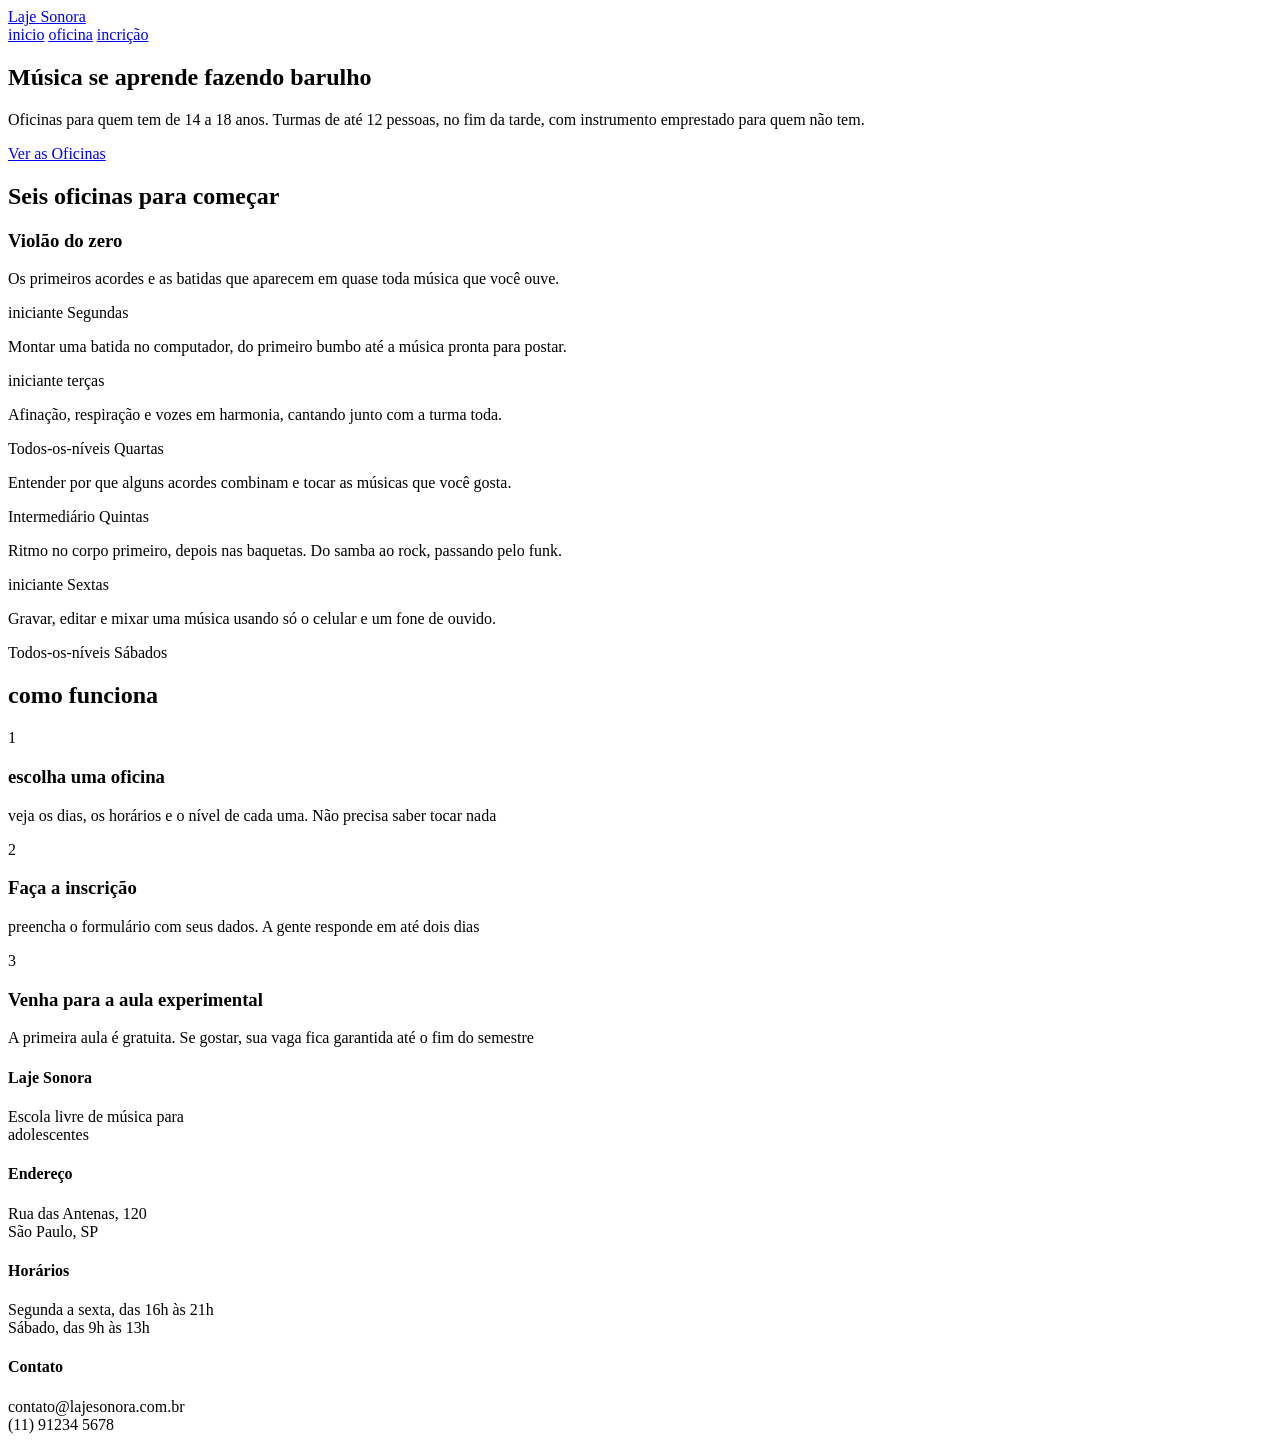
==== index.html @ 077efd8d "ERREI FUI MLK" ====
<!DOCTYPE html>
<html lang="pt-BR">
<head>
    <meta charset="UTF-8">
    <link rel="preconnect" href="https://fonts.googleapis.com">
    <link rel="preconnect" href="https://fonts.gstatic.com" crossorigin>
    <link href="https://fonts.googleapis.com/css2?family=Archivo:ital,wght@0,100..900;1,100..900&display=swap" rel="stylesheet">
    <meta name="viewport" content="width=device-width, initial-scale=1.0">
    <title>Laje Sonora | Início</title>
    <link rel="preconnect" href="https://fonts.googleapis.com">
<link rel="preconnect" href="https://fonts.gstatic.com" crossorigin>
<link href="https://fonts.googleapis.com/css2?family=Archivo:ital,wght@0,100..900;1,100..900&family=Big+Shoulders:opsz,wght@10..72,100..900&display=swap" rel="stylesheet">
    <link rel="stylesheet" href="./index.css">
</head>
<body>
    <header class="conteudo topo">
        <a href="index.html" class="logo">Laje Sonora</a>
        <nav class="menu">
            <a href="index.html" class="atual">inicio</a>
            <a href="oficina.html">oficina</a>
            <a href="inscricao.html">incrição</a>
        </nav>
    </header>
    <main>
        <section class="conteudo cartazes">
            <div class="cartaz cartaz-principal">
                <h1>Música se aprende fazendo barulho</h1>
            </div>
            <div class="cartaz cartaz-lateral">
                <p>Oficinas para quem tem de 14 a 18 anos. Turmas de até 12 pessoas, no fim da tarde, com instrumento emprestado para quem não tem.</p>
                <a href="oficina.html" class="botao">Ver as Oficinas</a>
            </div>
        </section>
        <section class="conteudo secao">
            <h2 class="titulo-secao">Seis oficinas para começar</h2>
            <div class="cards">
                <article class="cards">
                    <div class="foto foto azul">

                    </div>
                    <div class="card-texto">
                        <h3>Violão do zero</h3>
                        <p>Os primeiros acordes e as batidas que aparecem em quase toda música que você ouve.</p>
                        <div class="card-info">
                            <span>
                                iniciante
                            </span>
                            <span>
                                Segundas
                            </span>
                        </div>
                    </div>
                </article>
                <article class="foto-amarela">
                    <p>Montar uma batida no computador, do primeiro bumbo até a música pronta para postar.</p>
                    <div class="card-info">
                        <span>
                            iniciante
                        </span>
                        <span>
                            terças
                        </span>
                    </div>
                </article>
                <article class="foto-tinta">
                    <p>Afinação, respiração e vozes em harmonia, cantando junto com a turma toda.</p>
                    <div class="card-info">
                        <span>
                            Todos-os-níveis
                        </span>
                        <span>
                            Quartas
                        </span>
                    </div>
                </article>
                <article class="foto">
                    <p>Entender por que alguns acordes combinam e tocar as músicas que você gosta.</p>
                    <div class="card-info">
                        <span>
                            Intermediário
                        </span>
                        <span>
                            Quintas
                        </span>
                    </div>
                </article>
                <article class="foto-azul">
                    <p>Ritmo no corpo primeiro, depois nas baquetas. Do samba ao rock, passando pelo funk.</p>
                    <div class="card-info">
                        <span>
                            iniciante
                        </span>
                        <span>
                            Sextas
                        </span>
                    </div>
                </article>
                <article class="foto-amarela">
                    <p>Gravar, editar e mixar uma música usando só o celular e um fone de ouvido.</p>
                    <div class="card-info">
                        <span>
                            Todos-os-níveis
                        </span>
                        <span>
                            Sábados
                        </span>
                    </div>
                </article>
            </div>
        </section>
        <section class="conteudo secao">
            <h2 class="titulo-secao">como funciona</h2>
            <div class="passos">
                <div class="passo">
                    <p class="passo-numero">1</p>
                    <h3>escolha uma oficina</h3>
                    <p>veja os dias, os horários e o nível de cada uma. Não precisa saber tocar nada</p>
                </div>
                <div class="passo">
                    <p class="passo-numero">2</p>
                    <h3>Faça a inscrição</h3>
                    <p>preencha o formulário com seus dados. A gente responde em até dois dias</p>
                </div>
                <div class="passo">
                    <p class="passo-numero">3</p>
                    <h3>Venha para a aula experimental</h3>
                    <p>A primeira aula é gratuita. Se gostar, sua vaga fica garantida até o fim do semestre</p>
                </div>
            </div>
        </section>
    </main>
    <footer class="rodape">
        <div class="conteudo rodape-colunas">
            <div class="rodape-colunas">
                <h4>Laje Sonora</h4>
                <p>Escola livre de música para <br> adolescentes</p>
            </div>
            <div class="rodape-colunas">
                <h4>Endereço</h4>
                <p>Rua das Antenas, 120 <br> São Paulo, SP</p>
            </div>
            <div class="rodape-colunas">
                <h4>Horários</h4>
                <p>Segunda a sexta, das 16h às 21h <br> Sábado, das 9h às 13h</p>
            </div>
            <div class="rodape-colunas">
                <h4>Contato</h4>
                <p>contato@lajesonora.com.br<br> (11) 91234 5678</p>
            </div>
        </div>
    </footer>
</body>
</html>
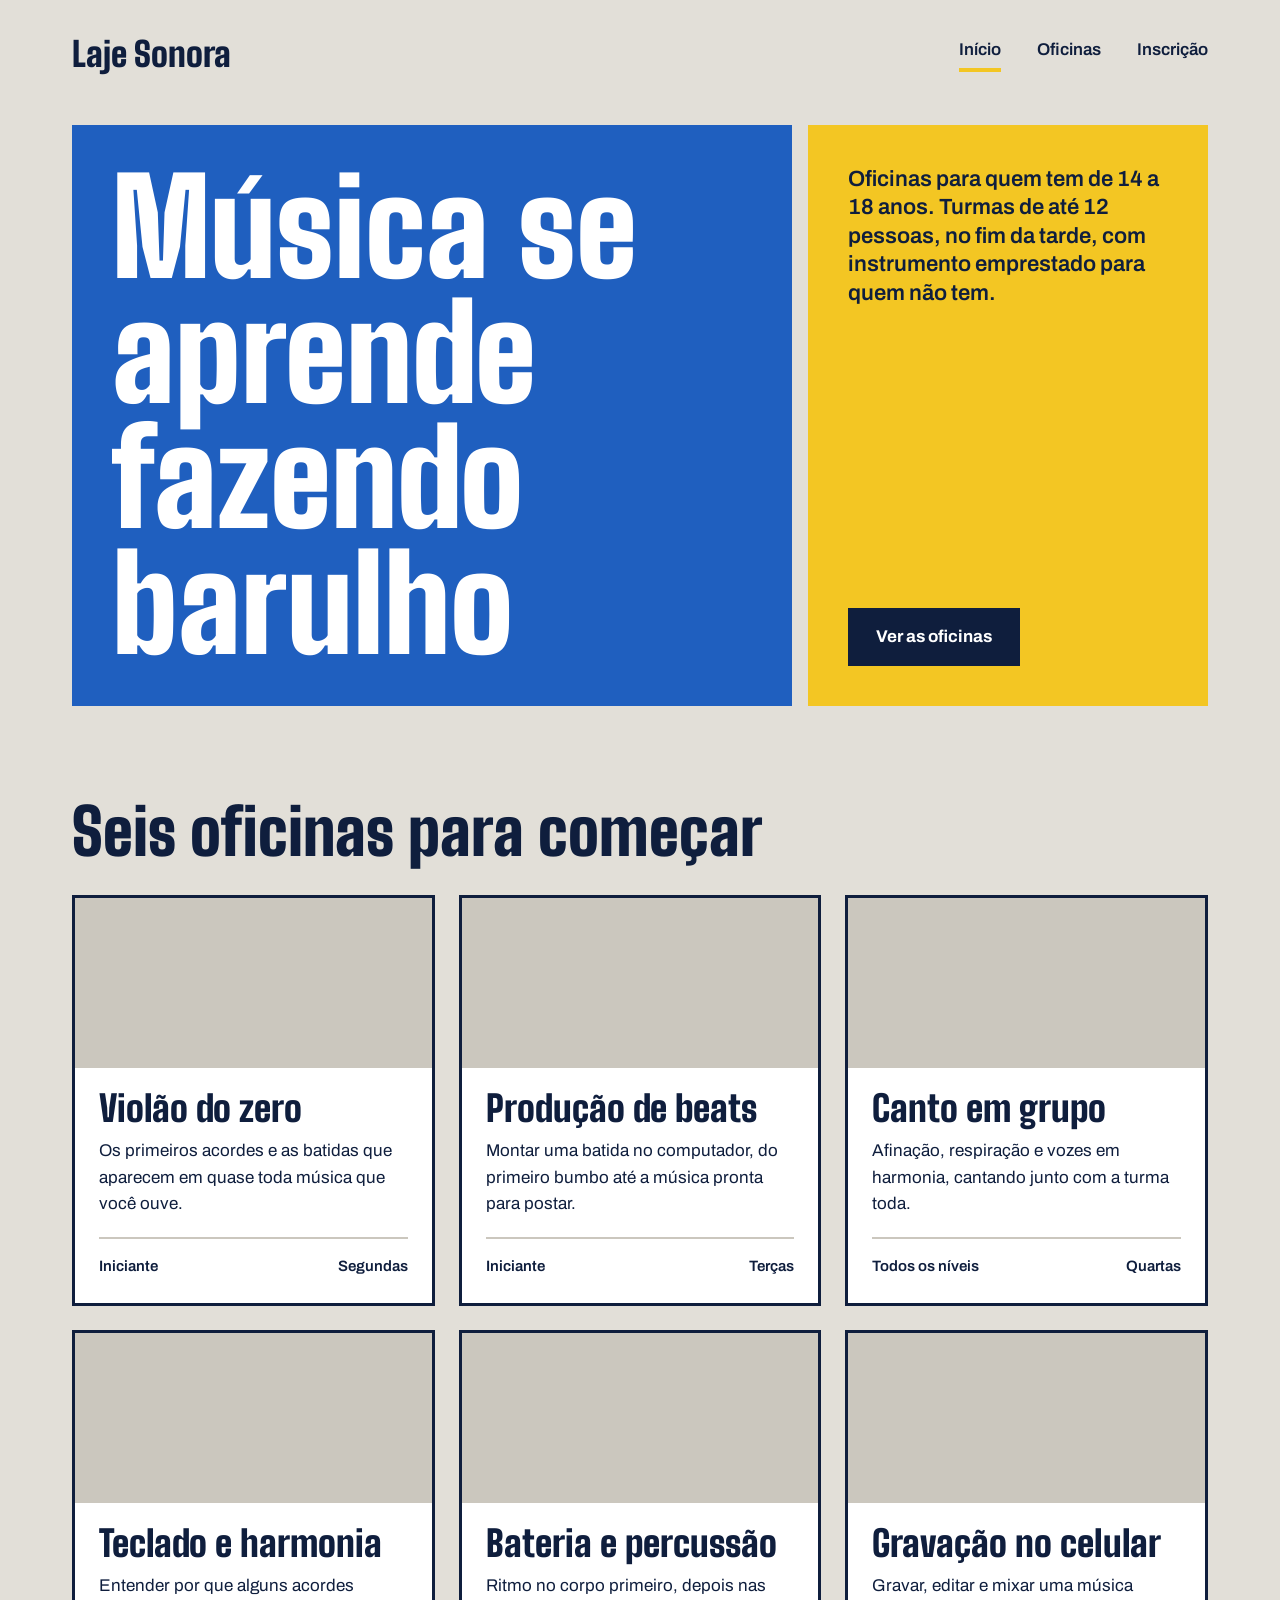
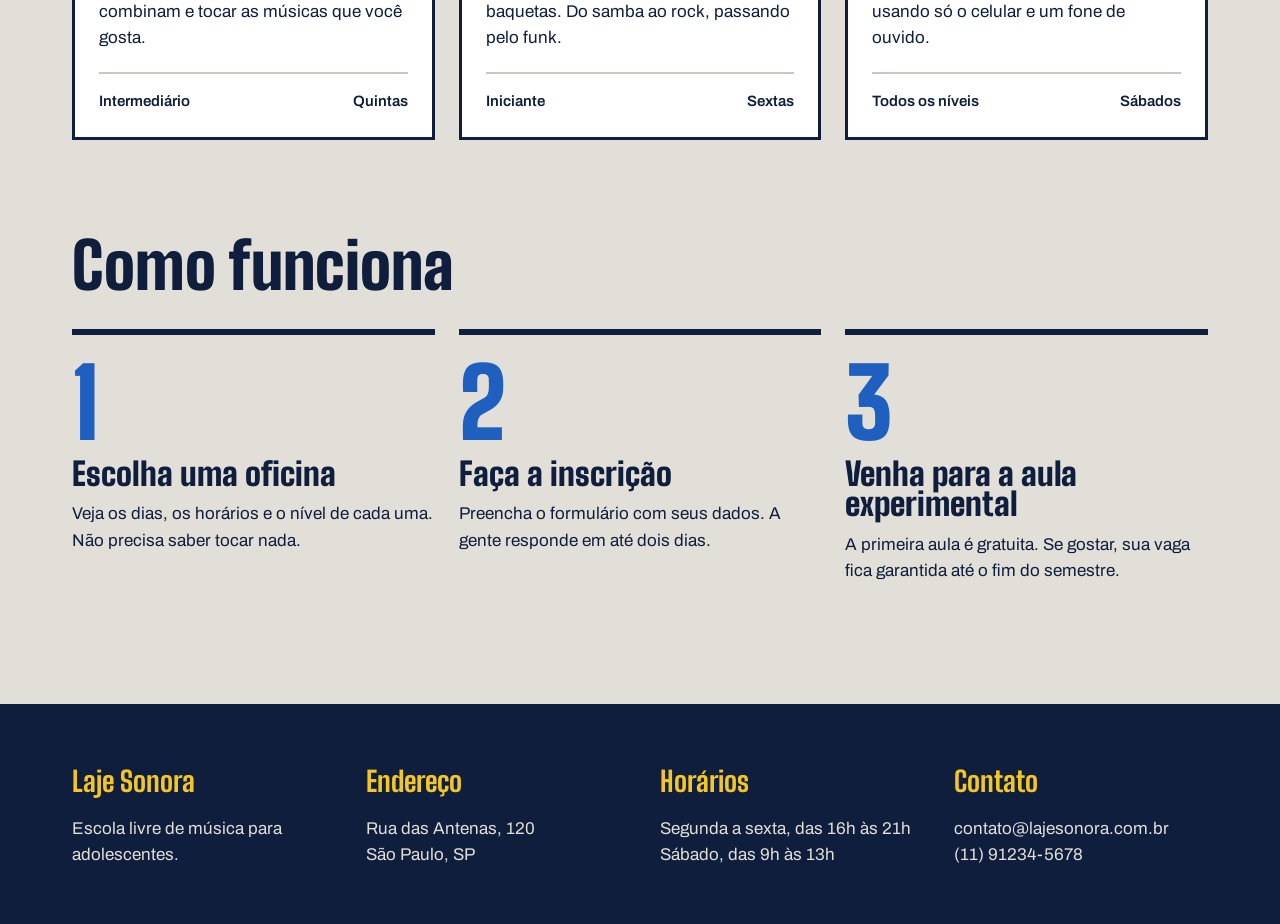
==== commit 2047c244: "Projeto Laje Sonora completo - - HTML e CSS conforme tutorial completo" ====
--- a/index.html
+++ b/index.html
@@ -1,153 +1,153 @@
 <!DOCTYPE html>
 <html lang="pt-BR">
 <head>
-    <meta charset="UTF-8">
-    <link rel="preconnect" href="https://fonts.googleapis.com">
-    <link rel="preconnect" href="https://fonts.gstatic.com" crossorigin>
-    <link href="https://fonts.googleapis.com/css2?family=Archivo:ital,wght@0,100..900;1,100..900&display=swap" rel="stylesheet">
-    <meta name="viewport" content="width=device-width, initial-scale=1.0">
-    <title>Laje Sonora | Início</title>
-    <link rel="preconnect" href="https://fonts.googleapis.com">
-<link rel="preconnect" href="https://fonts.gstatic.com" crossorigin>
-<link href="https://fonts.googleapis.com/css2?family=Archivo:ital,wght@0,100..900;1,100..900&family=Big+Shoulders:opsz,wght@10..72,100..900&display=swap" rel="stylesheet">
-    <link rel="stylesheet" href="./index.css">
+  <meta charset="UTF-8">
+  <meta name="viewport" content="width=device-width, initial-scale=1.0">
+  <title>Laje Sonora | Início</title>
+  <link rel="preconnect" href="https://fonts.googleapis.com">
+  <link rel="preconnect" href="https://fonts.gstatic.com" crossorigin>
+  <link href="https://fonts.googleapis.com/css2?family=Archivo:ital,wght@0,100..900;1,100..900&family=Big+Shoulders:opsz,wght@10..72,100..900&display=swap" rel="stylesheet">
+  <link rel="stylesheet" href="index.css">
 </head>
 <body>
-    <header class="conteudo topo">
-        <a href="index.html" class="logo">Laje Sonora</a>
-        <nav class="menu">
-            <a href="index.html" class="atual">inicio</a>
-            <a href="oficina.html">oficina</a>
-            <a href="inscricao.html">incrição</a>
-        </nav>
-    </header>
-    <main>
-        <section class="conteudo cartazes">
-            <div class="cartaz cartaz-principal">
-                <h1>Música se aprende fazendo barulho</h1>
+  <header class="conteudo topo">
+    <a href="index.html" class="logo">Laje Sonora</a>
+    <nav class="menu">
+      <a href="index.html" class="atual">Início</a>
+      <a href="oficinas.html">Oficinas</a>
+      <a href="inscricao.html">Inscrição</a>
+    </nav>
+  </header>
+
+  <main>
+    <section class="conteudo cartazes">
+      <div class="cartaz cartaz-principal">
+        <h1>Música se aprende fazendo barulho</h1>
+      </div>
+      <div class="cartaz cartaz-lateral">
+        <p>Oficinas para quem tem de 14 a 18 anos. Turmas de até 12 pessoas, no fim da tarde, com instrumento emprestado para quem não tem.</p>
+        <a href="oficinas.html" class="botao">Ver as oficinas</a>
+      </div>
+    </section>
+
+    <section class="conteudo secao">
+      <h2 class="titulo-secao">Seis oficinas para começar</h2>
+      <div class="cards">
+        <article class="card">
+          <div class="foto foto-azul"></div>
+          <div class="card-texto">
+            <h3>Violão do zero</h3>
+            <p>Os primeiros acordes e as batidas que aparecem em quase toda música que você ouve.</p>
+            <div class="card-info">
+              <span>Iniciante</span>
+              <span>Segundas</span>
             </div>
-            <div class="cartaz cartaz-lateral">
-                <p>Oficinas para quem tem de 14 a 18 anos. Turmas de até 12 pessoas, no fim da tarde, com instrumento emprestado para quem não tem.</p>
-                <a href="oficina.html" class="botao">Ver as Oficinas</a>
+          </div>
+        </article>
+
+        <article class="card">
+          <div class="foto foto-amarela"></div>
+          <div class="card-texto">
+            <h3>Produção de beats</h3>
+            <p>Montar uma batida no computador, do primeiro bumbo até a música pronta para postar.</p>
+            <div class="card-info">
+              <span>Iniciante</span>
+              <span>Terças</span>
             </div>
-        </section>
-        <section class="conteudo secao">
-            <h2 class="titulo-secao">Seis oficinas para começar</h2>
-            <div class="cards">
-                <article class="cards">
-                    <div class="foto foto azul">
+          </div>
+        </article>
 
-                    </div>
-                    <div class="card-texto">
-                        <h3>Violão do zero</h3>
-                        <p>Os primeiros acordes e as batidas que aparecem em quase toda música que você ouve.</p>
-                        <div class="card-info">
-                            <span>
-                                iniciante
-                            </span>
-                            <span>
-                                Segundas
-                            </span>
-                        </div>
-                    </div>
-                </article>
-                <article class="foto-amarela">
-                    <p>Montar uma batida no computador, do primeiro bumbo até a música pronta para postar.</p>
-                    <div class="card-info">
-                        <span>
-                            iniciante
-                        </span>
-                        <span>
-                            terças
-                        </span>
-                    </div>
-                </article>
-                <article class="foto-tinta">
-                    <p>Afinação, respiração e vozes em harmonia, cantando junto com a turma toda.</p>
-                    <div class="card-info">
-                        <span>
-                            Todos-os-níveis
-                        </span>
-                        <span>
-                            Quartas
-                        </span>
-                    </div>
-                </article>
-                <article class="foto">
-                    <p>Entender por que alguns acordes combinam e tocar as músicas que você gosta.</p>
-                    <div class="card-info">
-                        <span>
-                            Intermediário
-                        </span>
-                        <span>
-                            Quintas
-                        </span>
-                    </div>
-                </article>
-                <article class="foto-azul">
-                    <p>Ritmo no corpo primeiro, depois nas baquetas. Do samba ao rock, passando pelo funk.</p>
-                    <div class="card-info">
-                        <span>
-                            iniciante
-                        </span>
-                        <span>
-                            Sextas
-                        </span>
-                    </div>
-                </article>
-                <article class="foto-amarela">
-                    <p>Gravar, editar e mixar uma música usando só o celular e um fone de ouvido.</p>
-                    <div class="card-info">
-                        <span>
-                            Todos-os-níveis
-                        </span>
-                        <span>
-                            Sábados
-                        </span>
-                    </div>
-                </article>
+        <article class="card">
+          <div class="foto foto-tinta"></div>
+          <div class="card-texto">
+            <h3>Canto em grupo</h3>
+            <p>Afinação, respiração e vozes em harmonia, cantando junto com a turma toda.</p>
+            <div class="card-info">
+              <span>Todos os níveis</span>
+              <span>Quartas</span>
             </div>
-        </section>
-        <section class="conteudo secao">
-            <h2 class="titulo-secao">como funciona</h2>
-            <div class="passos">
-                <div class="passo">
-                    <p class="passo-numero">1</p>
-                    <h3>escolha uma oficina</h3>
-                    <p>veja os dias, os horários e o nível de cada uma. Não precisa saber tocar nada</p>
-                </div>
-                <div class="passo">
-                    <p class="passo-numero">2</p>
-                    <h3>Faça a inscrição</h3>
-                    <p>preencha o formulário com seus dados. A gente responde em até dois dias</p>
-                </div>
-                <div class="passo">
-                    <p class="passo-numero">3</p>
-                    <h3>Venha para a aula experimental</h3>
-                    <p>A primeira aula é gratuita. Se gostar, sua vaga fica garantida até o fim do semestre</p>
-                </div>
+          </div>
+        </article>
+
+        <article class="card">
+          <div class="foto"></div>
+          <div class="card-texto">
+            <h3>Teclado e harmonia</h3>
+            <p>Entender por que alguns acordes combinam e tocar as músicas que você gosta.</p>
+            <div class="card-info">
+              <span>Intermediário</span>
+              <span>Quintas</span>
             </div>
-        </section>
-    </main>
-    <footer class="rodape">
-        <div class="conteudo rodape-colunas">
-            <div class="rodape-colunas">
-                <h4>Laje Sonora</h4>
-                <p>Escola livre de música para <br> adolescentes</p>
+          </div>
+        </article>
+
+        <article class="card">
+          <div class="foto foto-azul"></div>
+          <div class="card-texto">
+            <h3>Bateria e percussão</h3>
+            <p>Ritmo no corpo primeiro, depois nas baquetas. Do samba ao rock, passando pelo funk.</p>
+            <div class="card-info">
+              <span>Iniciante</span>
+              <span>Sextas</span>
             </div>
-            <div class="rodape-colunas">
-                <h4>Endereço</h4>
-                <p>Rua das Antenas, 120 <br> São Paulo, SP</p>
+          </div>
+        </article>
+
+        <article class="card">
+          <div class="foto foto-amarela"></div>
+          <div class="card-texto">
+            <h3>Gravação no celular</h3>
+            <p>Gravar, editar e mixar uma música usando só o celular e um fone de ouvido.</p>
+            <div class="card-info">
+              <span>Todos os níveis</span>
+              <span>Sábados</span>
             </div>
-            <div class="rodape-colunas">
-                <h4>Horários</h4>
-                <p>Segunda a sexta, das 16h às 21h <br> Sábado, das 9h às 13h</p>
-            </div>
-            <div class="rodape-colunas">
-                <h4>Contato</h4>
-                <p>contato@lajesonora.com.br<br> (11) 91234 5678</p>
-            </div>
+          </div>
+        </article>
+      </div>
+    </section>
+
+    <section class="conteudo secao">
+      <h2 class="titulo-secao">Como funciona</h2>
+      <div class="passos">
+        <div class="passo">
+          <p class="passo-numero">1</p>
+          <h3>Escolha uma oficina</h3>
+          <p>Veja os dias, os horários e o nível de cada uma. Não precisa saber tocar nada.</p>
         </div>
-    </footer>
+        <div class="passo">
+          <p class="passo-numero">2</p>
+          <h3>Faça a inscrição</h3>
+          <p>Preencha o formulário com seus dados. A gente responde em até dois dias.</p>
+        </div>
+        <div class="passo">
+          <p class="passo-numero">3</p>
+          <h3>Venha para a aula experimental</h3>
+          <p>A primeira aula é gratuita. Se gostar, sua vaga fica garantida até o fim do semestre.</p>
+        </div>
+      </div>
+    </section>
+  </main>
+
+  <footer class="rodape">
+    <div class="conteudo rodape-colunas">
+      <div class="rodape-coluna">
+        <h4>Laje Sonora</h4>
+        <p>Escola livre de música para<br>adolescentes.</p>
+      </div>
+      <div class="rodape-coluna">
+        <h4>Endereço</h4>
+        <p>Rua das Antenas, 120<br>São Paulo, SP</p>
+      </div>
+      <div class="rodape-coluna">
+        <h4>Horários</h4>
+        <p>Segunda a sexta, das 16h às 21h<br>Sábado, das 9h às 13h</p>
+      </div>
+      <div class="rodape-coluna">
+        <h4>Contato</h4>
+        <p>contato@lajesonora.com.br<br>(11) 91234-5678</p>
+      </div>
+    </div>
+  </footer>
 </body>
 </html>
--- a/index.css
+++ b/index.css
@@ -0,0 +1,241 @@
+* {
+  margin: 0;
+  padding: 0;
+  box-sizing: border-box;
+}
+
+:root {
+  --concreto: #E2DFD8;
+  --concreto-escuro: #CBC7BE;
+  --tinta: #0F1E3D;
+  --caixa-dagua: #1F5FBF;
+  --fita: #F3C623;
+  --branco: #FFFFFF;
+  --fonte-cartaz: "Big Shoulders", "Arial Narrow", sans-serif;
+  --fonte-texto: "Archivo", Arial, sans-serif;
+}
+
+body {
+  background-color: var(--concreto);
+  color: var(--tinta);
+  font-family: var(--fonte-texto);
+  font-size: 17px;
+  line-height: 1.55;
+}
+
+a {
+  color: inherit;
+}
+
+h1, h2, h3 {
+  font-family: var(--fonte-cartaz);
+  font-weight: 900;
+  line-height: 0.95;
+}
+
+.conteudo {
+  max-width: 1200px;
+  margin-inline: auto;
+  padding-inline: 32px;
+}
+
+/* ===== TOPO ===== */
+.topo {
+  padding-block: 28px;
+  display: flex;
+  justify-content: space-between;
+  align-items: center;
+}
+
+.logo {
+  font-family: var(--fonte-cartaz);
+  font-size: 34px;
+  font-weight: 900;
+  text-decoration: none;
+}
+
+.menu {
+  display: flex;
+  gap: 36px;
+}
+
+.menu a {
+  font-weight: 600;
+  text-decoration: none;
+  padding-bottom: 4px;
+  border-bottom: 4px solid transparent;
+}
+
+.menu a:hover {
+  border-bottom-color: var(--tinta);
+}
+
+.menu a.atual {
+  border-bottom-color: var(--fita);
+}
+
+/* ===== CARTAZES ===== */
+.cartazes {
+  margin-top: 16px;
+  display: flex;
+  gap: 16px;
+}
+
+.cartaz {
+  padding: 40px;
+}
+
+.cartaz-principal {
+  background-color: var(--caixa-dagua);
+  color: var(--branco);
+  flex: 2;
+}
+
+.cartaz-principal h1 {
+  font-size: 132px;
+  max-width: 9ch;
+}
+
+.cartaz-lateral {
+  background-color: var(--fita);
+  flex: 1;
+  display: flex;
+  flex-direction: column;
+  justify-content: space-between;
+  gap: 32px;
+  align-items: flex-start;
+}
+
+.cartaz-lateral p {
+  font-size: 22px;
+  font-weight: 600;
+  line-height: 1.3;
+}
+
+.botao {
+  background-color: var(--tinta);
+  color: var(--branco);
+  font-family: var(--fonte-texto);
+  font-size: 17px;
+  font-weight: 700;
+  text-decoration: none;
+  padding: 16px 28px;
+  border: none;
+  cursor: pointer;
+}
+
+.botao:hover {
+  background-color: var(--caixa-dagua);
+}
+
+/* ===== SEÇÕES E CARDS ===== */
+.secao {
+  margin-top: 96px;
+}
+
+.titulo-secao {
+  font-size: 64px;
+  margin-bottom: 32px;
+}
+
+.cards {
+  display: flex;
+  flex-wrap: wrap;
+  gap: 24px;
+}
+
+.card {
+  background-color: var(--branco);
+  border: 3px solid var(--tinta);
+  flex: 1 1 340px;
+  display: flex;
+  flex-direction: column;
+}
+
+.card .foto {
+  height: 170px;
+  background-color: var(--concreto-escuro);
+}
+
+.foto-azul {
+  background-color: var(--caixa-dagua);
+}
+
+.foto-amarela {
+  background-color: var(--fita);
+}
+
+.foto-tinta {
+  background-color: var(--tinta);
+}
+
+.card-texto {
+  padding: 24px;
+  display: flex;
+  flex-direction: column;
+  flex: 1;
+}
+
+.card h3 {
+  font-size: 36px;
+  margin-bottom: 12px;
+}
+
+.card-info {
+  margin-top: 20px;
+  padding-top: 16px;
+  border-top: 2px solid var(--concreto-escuro);
+  display: flex;
+  justify-content: space-between;
+  font-weight: 600;
+  font-size: 15px;
+}
+
+/* ===== COMO FUNCIONA ===== */
+.passos {
+  display: flex;
+  gap: 24px;
+}
+
+.passo {
+  flex: 1;
+  border-top: 6px solid var(--tinta);
+  padding-top: 20px;
+}
+
+.passo-numero {
+  font-family: var(--fonte-cartaz);
+  font-size: 96px;
+  font-weight: 900;
+  line-height: 1;
+  color: var(--caixa-dagua);
+}
+
+.passo h3 {
+  font-size: 32px;
+  margin-block: 8px 12px;
+}
+
+/* ===== RODAPÉ ===== */
+.rodape {
+  margin-top: 120px;
+  background-color: var(--tinta);
+  color: var(--concreto);
+  padding-block: 56px;
+}
+
+.rodape-colunas {
+  display: flex;
+  gap: 40px;
+}
+
+.rodape-coluna {
+  flex: 1;
+}
+
+.rodape h4 {
+  font-family: var(--fonte-cartaz);
+  font-size: 28px;
+  color: var(--fita);
+  margin-bottom: 12px;
+}
